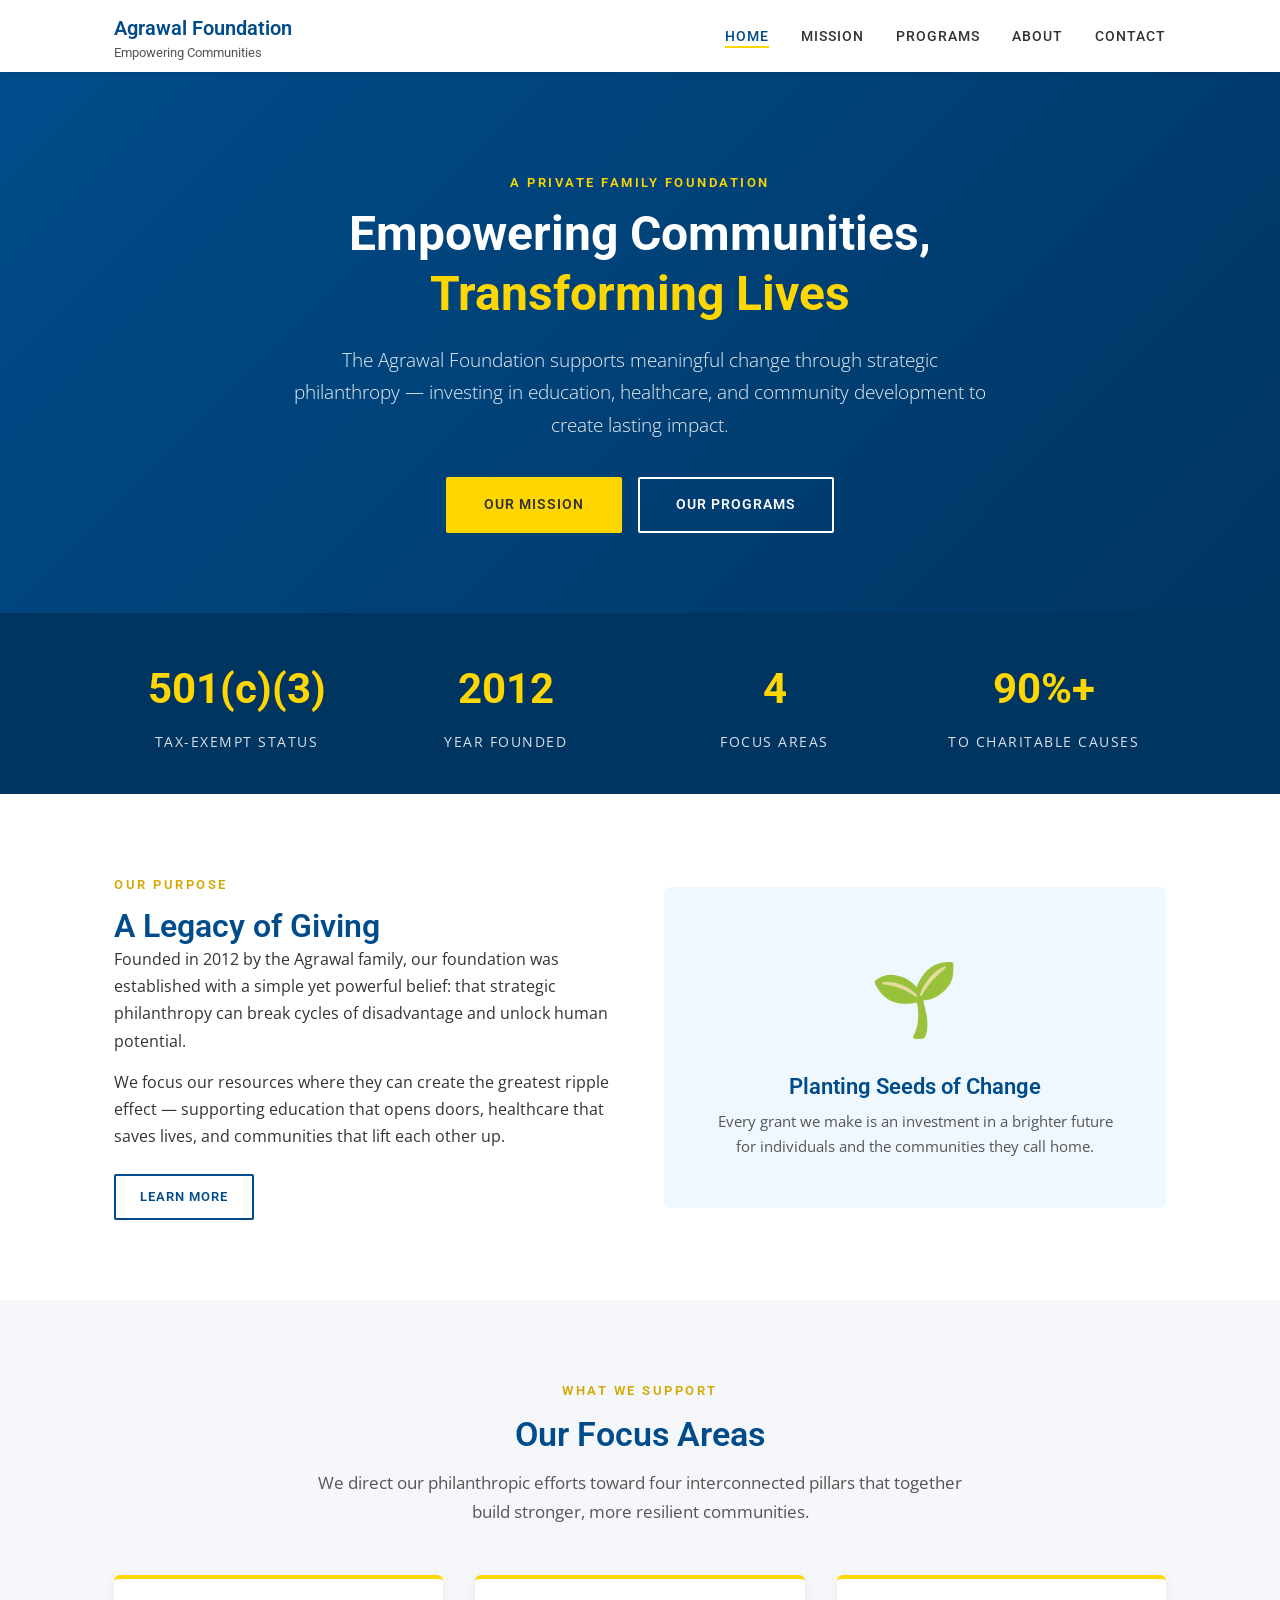
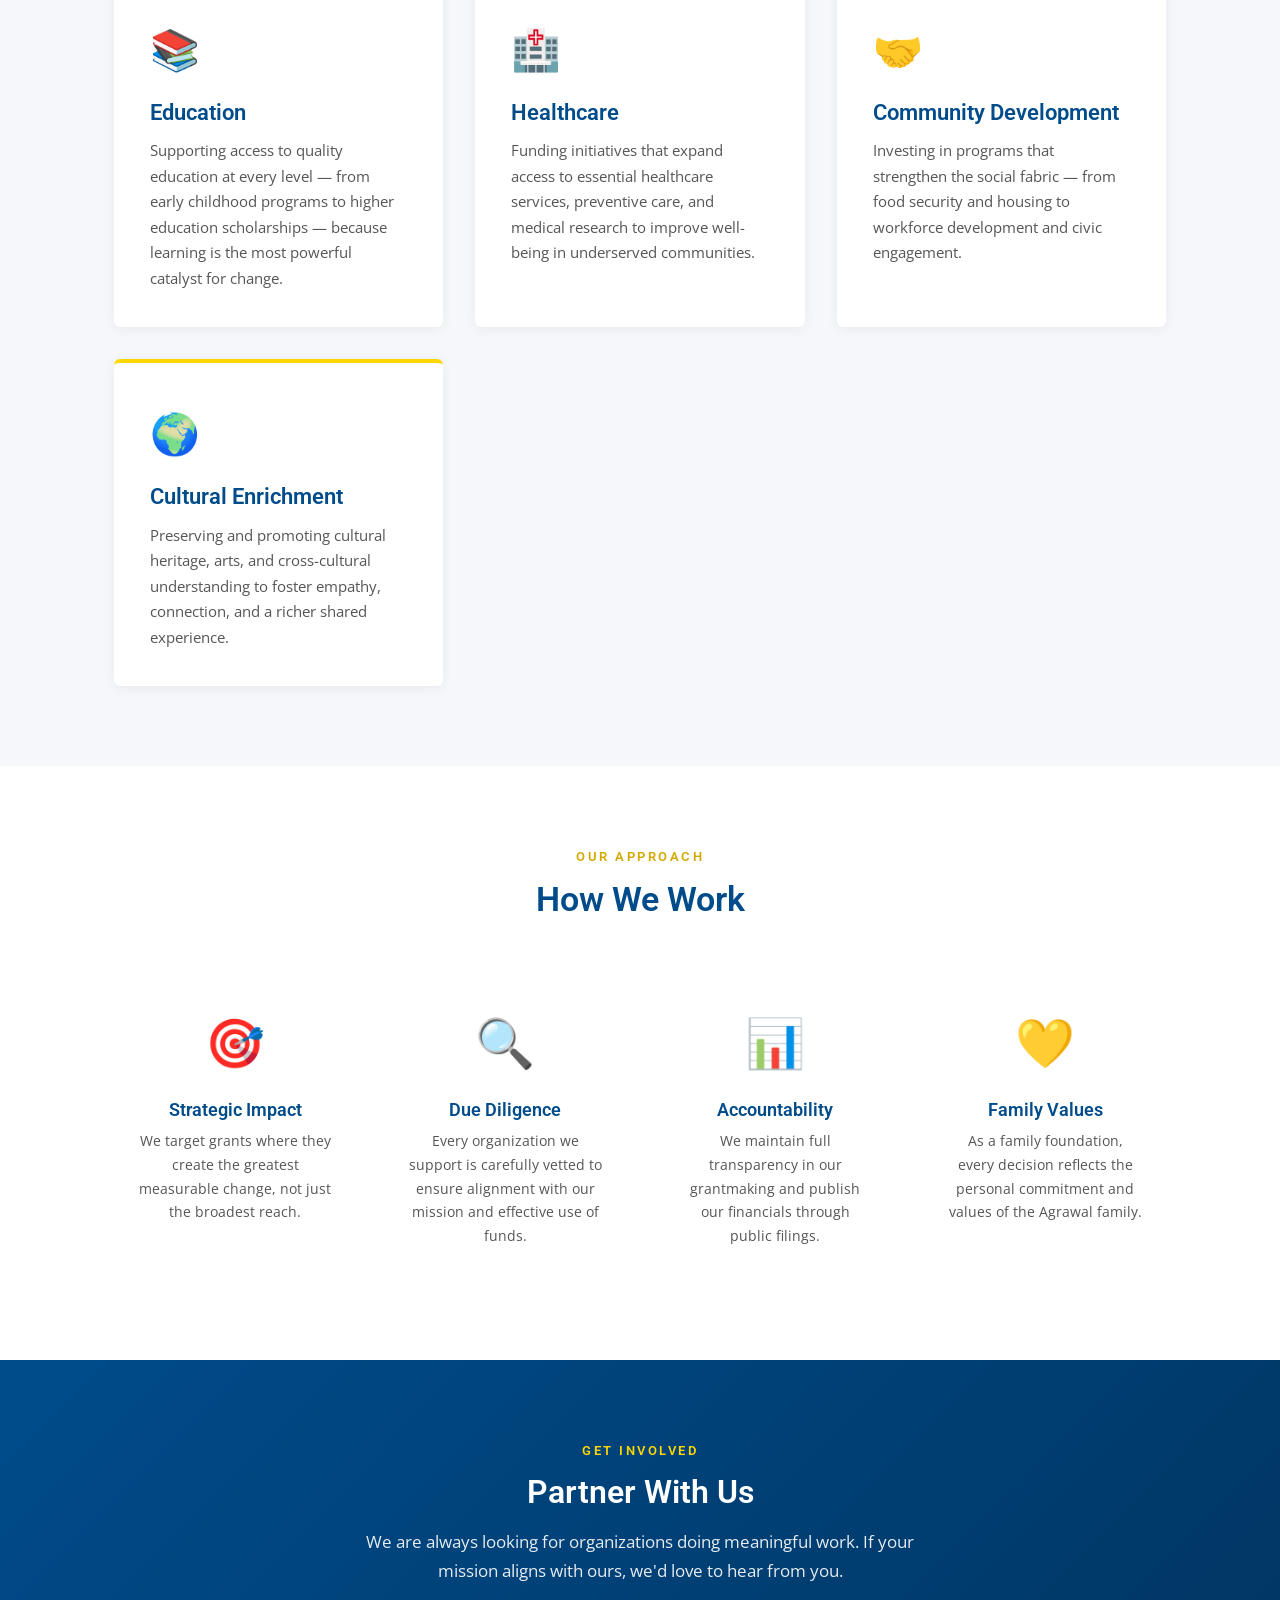
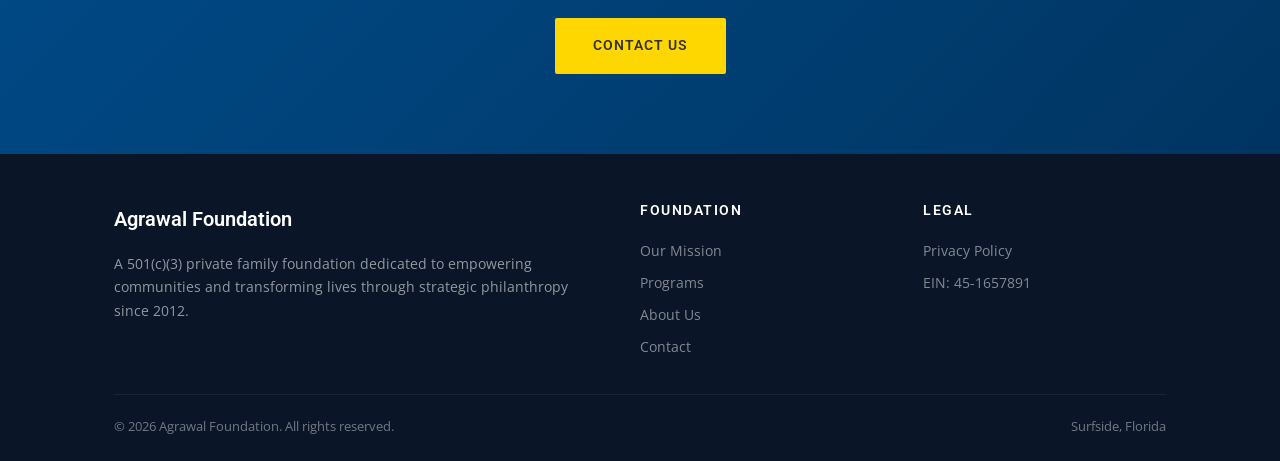
==== index.html @ cae857df "Initial commit: Agrawal Foundation website Complete 6-page website for agrawalfoundation.com: - Home" ====
<!DOCTYPE html>
<html lang="en">
<head>
  <meta charset="UTF-8">
  <meta name="viewport" content="width=device-width, initial-scale=1.0">
  <title>Agrawal Foundation | Empowering Communities, Transforming Lives</title>
  <meta name="description" content="The Agrawal Foundation is a private family foundation dedicated to education, healthcare, and community empowerment. Based in South Florida.">
  <meta property="og:title" content="Agrawal Foundation | Empowering Communities, Transforming Lives">
  <meta property="og:description" content="A private family foundation dedicated to education, healthcare, and community empowerment.">
  <meta property="og:type" content="website">
  <meta property="og:url" content="https://www.agrawalfoundation.com/">
  <link rel="canonical" href="https://www.agrawalfoundation.com/">
  <link rel="preconnect" href="https://fonts.googleapis.com">
  <link rel="preconnect" href="https://fonts.gstatic.com" crossorigin>
  <link href="https://fonts.googleapis.com/css2?family=Open+Sans:wght@300;400;600&family=Roboto:wght@300;400;500;600;700&display=swap" rel="stylesheet">
  <link rel="stylesheet" href="css/styles.css">
</head>
<body>
  <a href="#main" class="skip-link">Skip to content</a>

  <!-- Header -->
  <header>
    <div class="container">
      <a href="index.html" class="logo">
        <div>Agrawal Foundation<span>Empowering Communities</span></div>
      </a>
      <button class="menu-toggle" aria-label="Toggle menu" aria-expanded="false">
        <span></span><span></span><span></span>
      </button>
      <nav>
        <ul>
          <li><a href="index.html" class="active">Home</a></li>
          <li><a href="mission.html">Mission</a></li>
          <li><a href="programs.html">Programs</a></li>
          <li><a href="about.html">About</a></li>
          <li><a href="contact.html">Contact</a></li>
        </ul>
      </nav>
    </div>
  </header>

  <!-- Hero -->
  <section class="hero">
    <div class="container">
      <span class="overline">A Private Family Foundation</span>
      <h1>Empowering Communities,<br><span class="highlight">Transforming Lives</span></h1>
      <p>The Agrawal Foundation supports meaningful change through strategic philanthropy — investing in education, healthcare, and community development to create lasting impact.</p>
      <div class="hero-buttons">
        <a href="mission.html" class="btn btn-gold">Our Mission</a>
        <a href="programs.html" class="btn btn-outline">Our Programs</a>
      </div>
    </div>
  </section>

  <!-- Impact Stats -->
  <section class="stats-bar">
    <div class="container">
      <div class="stats-grid">
        <div class="animate">
          <div class="stat-number" data-count="501" data-prefix="" data-suffix="(c)(3)">501(c)(3)</div>
          <div class="stat-label">Tax-Exempt Status</div>
        </div>
        <div class="animate">
          <div class="stat-number">2012</div>
          <div class="stat-label">Year Founded</div>
        </div>
        <div class="animate">
          <div class="stat-number">4</div>
          <div class="stat-label">Focus Areas</div>
        </div>
        <div class="animate">
          <div class="stat-number">90%+</div>
          <div class="stat-label">To Charitable Causes</div>
        </div>
      </div>
    </div>
  </section>

  <!-- Main Content -->
  <main id="main">

  <!-- Mission Preview -->
  <section class="section">
    <div class="container">
      <div class="two-col">
        <div>
          <span class="overline">Our Purpose</span>
          <h2>A Legacy of Giving</h2>
          <p>Founded in 2012 by the Agrawal family, our foundation was established with a simple yet powerful belief: that strategic philanthropy can break cycles of disadvantage and unlock human potential.</p>
          <p>We focus our resources where they can create the greatest ripple effect — supporting education that opens doors, healthcare that saves lives, and communities that lift each other up.</p>
          <div style="margin-top:24px">
            <a href="mission.html" class="btn btn-outline-dark btn-sm">Learn More</a>
          </div>
        </div>
        <div>
          <div style="background:var(--bg-light);border-radius:var(--radius);padding:48px;text-align:center;">
            <div style="font-size:72px;margin-bottom:16px;">🌱</div>
            <h3 style="margin-bottom:8px;">Planting Seeds of Change</h3>
            <p style="color:var(--text-light);font-size:15px;">Every grant we make is an investment in a brighter future for individuals and the communities they call home.</p>
          </div>
        </div>
      </div>
    </div>
  </section>

  <!-- Focus Areas -->
  <section class="section section-alt">
    <div class="container">
      <div class="section-header">
        <span class="overline">What We Support</span>
        <h2>Our Focus Areas</h2>
        <p>We direct our philanthropic efforts toward four interconnected pillars that together build stronger, more resilient communities.</p>
      </div>
      <div class="card-grid">
        <div class="card animate">
          <div class="card-icon">📚</div>
          <h3>Education</h3>
          <p>Supporting access to quality education at every level — from early childhood programs to higher education scholarships — because learning is the most powerful catalyst for change.</p>
        </div>
        <div class="card animate">
          <div class="card-icon">🏥</div>
          <h3>Healthcare</h3>
          <p>Funding initiatives that expand access to essential healthcare services, preventive care, and medical research to improve well-being in underserved communities.</p>
        </div>
        <div class="card animate">
          <div class="card-icon">🤝</div>
          <h3>Community Development</h3>
          <p>Investing in programs that strengthen the social fabric — from food security and housing to workforce development and civic engagement.</p>
        </div>
        <div class="card animate">
          <div class="card-icon">🌍</div>
          <h3>Cultural Enrichment</h3>
          <p>Preserving and promoting cultural heritage, arts, and cross-cultural understanding to foster empathy, connection, and a richer shared experience.</p>
        </div>
      </div>
    </div>
  </section>

  <!-- Values Highlight -->
  <section class="section">
    <div class="container">
      <div class="section-header">
        <span class="overline">Our Approach</span>
        <h2>How We Work</h2>
      </div>
      <div class="values-grid">
        <div class="value-item animate">
          <div class="value-icon">🎯</div>
          <h4>Strategic Impact</h4>
          <p>We target grants where they create the greatest measurable change, not just the broadest reach.</p>
        </div>
        <div class="value-item animate">
          <div class="value-icon">🔍</div>
          <h4>Due Diligence</h4>
          <p>Every organization we support is carefully vetted to ensure alignment with our mission and effective use of funds.</p>
        </div>
        <div class="value-item animate">
          <div class="value-icon">📊</div>
          <h4>Accountability</h4>
          <p>We maintain full transparency in our grantmaking and publish our financials through public filings.</p>
        </div>
        <div class="value-item animate">
          <div class="value-icon">💛</div>
          <h4>Family Values</h4>
          <p>As a family foundation, every decision reflects the personal commitment and values of the Agrawal family.</p>
        </div>
      </div>
    </div>
  </section>

  <!-- CTA -->
  <section class="contact-section">
    <div class="container text-center">
      <span class="overline" style="color:var(--gold)">Get Involved</span>
      <h2 style="color:var(--white);margin-bottom:16px;">Partner With Us</h2>
      <p style="max-width:600px;margin:0 auto 32px;opacity:.9;font-size:17px;">We are always looking for organizations doing meaningful work. If your mission aligns with ours, we'd love to hear from you.</p>
      <a href="contact.html" class="btn btn-gold">Contact Us</a>
    </div>
  </section>

  </main>

  <!-- Footer -->
  <footer>
    <div class="container">
      <div class="footer-grid">
        <div class="footer-about">
          <div class="logo" style="color:var(--white);">Agrawal Foundation</div>
          <p>A 501(c)(3) private family foundation dedicated to empowering communities and transforming lives through strategic philanthropy since 2012.</p>
        </div>
        <div class="footer-links">
          <h4>Foundation</h4>
          <a href="mission.html">Our Mission</a>
          <a href="programs.html">Programs</a>
          <a href="about.html">About Us</a>
          <a href="contact.html">Contact</a>
        </div>
        <div class="footer-legal">
          <h4>Legal</h4>
          <a href="privacy.html">Privacy Policy</a>
          <a href="#">EIN: 45-1657891</a>
        </div>
      </div>
      <div class="footer-bottom">
        <span>&copy; 2026 Agrawal Foundation. All rights reserved.</span>
        <span>Surfside, Florida</span>
      </div>
    </div>
  </footer>

  <script src="js/main.js"></script>
</body>
</html>
---- css/styles.css ----
/* ============================================================
   AGRAWAL FOUNDATION — CSS
   Branding inherited from Litera Capital
   ============================================================ */

/* ---------- Reset & Base ---------- */
*,*::before,*::after{box-sizing:border-box;margin:0;padding:0}
html{scroll-behavior:smooth}
body{font-family:"Open Sans",sans-serif;font-weight:400;font-size:16px;line-height:1.7;color:#333}
img{max-width:100%;height:auto;display:block}
a{color:inherit;text-decoration:none}
ul{list-style:none}

/* ---------- Palette ---------- */
:root{
  --primary:#004c8b;
  --primary-dark:#003562;
  --gold:#FFD700;
  --gold-dark:#d4a800;
  --bg-light:#f0f8ff;
  --bg-alt:#f5f7fa;
  --text:#333;
  --text-light:#555;
  --border:#cacccb;
  --white:#fff;
  --shadow:0 2px 12px rgba(0,0,0,.06);
  --shadow-hover:0 8px 24px rgba(0,76,139,.12);
  --radius:6px;
  --header-h:72px;
  --max-w:1100px;
}

/* ---------- Skip Link ---------- */
.skip-link{position:absolute;top:-100%;left:16px;background:var(--primary);color:#fff;padding:8px 16px;z-index:9999;border-radius:0 0 4px 4px;font-size:14px}
.skip-link:focus{top:0}

/* ---------- Utility ---------- */
.container{max-width:var(--max-w);margin:0 auto;padding:0 24px}
.section{padding:80px 0}
.section-alt{background:var(--bg-alt)}
.section-light{background:var(--bg-light)}
.text-center{text-align:center}
.overline{display:block;font-family:"Roboto",sans-serif;font-size:13px;font-weight:600;text-transform:uppercase;letter-spacing:2.5px;color:var(--gold-dark);margin-bottom:10px}
.gold{color:var(--gold-dark)}
.section-header{max-width:680px;margin:0 auto 48px;text-align:center}
.section-header h2{font-family:"Roboto",sans-serif;font-size:34px;font-weight:600;color:var(--primary);margin-bottom:14px}
.section-header p{color:var(--text-light);font-size:17px}

/* ---------- Typography ---------- */
h1,h2,h3,h4{font-family:"Roboto",sans-serif;line-height:1.25}
h1{font-size:48px;font-weight:700}
h2{font-size:32px;font-weight:600;color:var(--primary)}
h3{font-size:22px;font-weight:600;color:var(--primary)}
h4{font-size:18px;font-weight:600}
p+p{margin-top:14px}

/* ---------- Buttons ---------- */
.btn{display:inline-block;font-family:"Roboto",sans-serif;font-size:14px;font-weight:600;text-transform:uppercase;letter-spacing:1px;padding:14px 36px;border:2px solid transparent;border-radius:2px;cursor:pointer;transition:all .3s}
.btn-gold{background:var(--gold);color:var(--text)}
.btn-gold:hover{background:var(--gold-dark)}
.btn-outline{background:transparent;border-color:var(--white);color:var(--white)}
.btn-outline:hover{background:var(--white);color:var(--primary)}
.btn-outline-dark{background:transparent;border-color:var(--primary);color:var(--primary)}
.btn-outline-dark:hover{background:var(--primary);color:var(--white)}
.btn-sm{padding:10px 24px;font-size:13px}

/* ---------- Header ---------- */
header{position:sticky;top:0;z-index:1000;background:var(--white);box-shadow:0 1px 4px rgba(0,0,0,.08);height:var(--header-h)}
header .container{display:flex;align-items:center;justify-content:space-between;height:100%}
.logo{display:flex;align-items:center;gap:12px;font-family:"Roboto",sans-serif;font-weight:600;font-size:20px;color:var(--primary)}
.logo img{height:44px;width:auto}
.logo span{font-size:13px;font-weight:400;color:var(--text-light);display:block;line-height:1.2}

nav ul{display:flex;gap:32px}
nav a{font-family:"Roboto",sans-serif;font-size:14px;font-weight:500;text-transform:uppercase;letter-spacing:1px;color:var(--text);position:relative;padding:4px 0;transition:color .3s}
nav a::after{content:'';position:absolute;bottom:0;left:0;width:0;height:2px;background:var(--gold);transition:width .3s}
nav a:hover,nav a.active{color:var(--primary)}
nav a:hover::after,nav a.active::after{width:100%}

/* Hamburger */
.menu-toggle{display:none;flex-direction:column;gap:5px;background:none;border:none;cursor:pointer;padding:8px}
.menu-toggle span{display:block;width:24px;height:2px;background:var(--primary);transition:all .3s}

/* ---------- Hero ---------- */
.hero{background:linear-gradient(135deg,var(--primary),var(--primary-dark));color:var(--white);padding:100px 0 80px;text-align:center}
.hero .overline{color:var(--gold)}
.hero h1{margin-bottom:20px}
.hero h1 .highlight{color:var(--gold)}
.hero p{font-size:19px;font-weight:300;max-width:700px;margin:0 auto 36px;opacity:.92;line-height:1.7}
.hero-buttons{display:flex;gap:16px;justify-content:center;flex-wrap:wrap}

/* ---------- Impact Stats ---------- */
.stats-bar{background:var(--primary-dark);color:var(--white);padding:40px 0}
.stats-grid{display:grid;grid-template-columns:repeat(4,1fr);gap:24px;text-align:center}
.stat-number{font-family:"Roboto",sans-serif;font-size:42px;font-weight:700;color:var(--gold)}
.stat-label{font-size:14px;text-transform:uppercase;letter-spacing:1.5px;margin-top:6px;opacity:.85}

/* ---------- Card Grid ---------- */
.card-grid{display:grid;grid-template-columns:repeat(auto-fit,minmax(300px,1fr));gap:32px}
.card{background:var(--white);border-radius:var(--radius);box-shadow:var(--shadow);padding:36px;border-top:4px solid var(--gold);transition:transform .3s,box-shadow .3s}
.card:hover{transform:translateY(-4px);box-shadow:var(--shadow-hover)}
.card-icon{font-size:40px;margin-bottom:16px}
.card h3{margin-bottom:12px}
.card p{color:var(--text-light);font-size:15px}

/* ---------- Two Column ---------- */
.two-col{display:grid;grid-template-columns:1fr 1fr;gap:48px;align-items:center}
.two-col.reverse{direction:rtl}
.two-col.reverse>*{direction:ltr}
.two-col img{border-radius:var(--radius);box-shadow:var(--shadow)}

/* ---------- Pillars ---------- */
.pillar-grid{display:grid;grid-template-columns:repeat(3,1fr);gap:32px}
.pillar{background:var(--white);border-radius:var(--radius);overflow:hidden;box-shadow:var(--shadow);transition:transform .3s,box-shadow .3s}
.pillar:hover{transform:translateY(-4px);box-shadow:var(--shadow-hover)}
.pillar-img{height:200px;background:var(--bg-light);display:flex;align-items:center;justify-content:center;font-size:64px}
.pillar-body{padding:28px}
.pillar-body h3{margin-bottom:10px}
.pillar-body p{color:var(--text-light);font-size:15px}

/* ---------- Timeline ---------- */
.timeline{position:relative;max-width:700px;margin:0 auto}
.timeline::before{content:'';position:absolute;left:50%;top:0;bottom:0;width:2px;background:var(--gold);transform:translateX(-50%)}
.timeline-item{position:relative;padding:20px 0;display:flex;align-items:flex-start}
.timeline-item:nth-child(odd){flex-direction:row-reverse;text-align:right}
.timeline-dot{width:16px;height:16px;background:var(--gold);border:3px solid var(--white);border-radius:50%;box-shadow:0 0 0 3px var(--gold);position:absolute;left:50%;transform:translateX(-50%);z-index:1}
.timeline-content{width:45%;padding:20px;background:var(--white);border-radius:var(--radius);box-shadow:var(--shadow)}
.timeline-content h4{color:var(--primary);margin-bottom:6px}
.timeline-content p{font-size:14px;color:var(--text-light)}

/* ---------- Team / About ---------- */
.team-grid{display:grid;grid-template-columns:repeat(2,1fr);gap:40px}
.team-card{display:grid;grid-template-columns:200px 1fr;gap:28px;background:var(--white);border-radius:var(--radius);box-shadow:var(--shadow);overflow:hidden;padding:28px}
.team-card img{width:200px;height:200px;object-fit:cover;border-radius:var(--radius);border:3px solid var(--border)}
.team-info h3{margin-bottom:4px}
.team-info .role{font-size:14px;color:var(--gold-dark);font-weight:600;text-transform:uppercase;letter-spacing:1px;margin-bottom:12px}
.team-info p{font-size:15px;color:var(--text-light)}

/* ---------- Values ---------- */
.values-grid{display:grid;grid-template-columns:repeat(auto-fit,minmax(240px,1fr));gap:28px}
.value-item{text-align:center;padding:32px 24px}
.value-icon{font-size:48px;margin-bottom:16px}
.value-item h4{color:var(--primary);margin-bottom:8px}
.value-item p{font-size:14px;color:var(--text-light)}

/* ---------- Contact ---------- */
.contact-section{background:linear-gradient(135deg,var(--primary),var(--primary-dark));color:var(--white);padding:80px 0}
.contact-grid{display:grid;grid-template-columns:1fr 1fr;gap:48px;align-items:start}
.contact-info h2{color:var(--white);margin-bottom:16px}
.contact-info p{opacity:.9;margin-bottom:24px}
.contact-detail{display:flex;align-items:center;gap:12px;margin-bottom:16px;font-size:15px}
.contact-detail .icon{font-size:20px;width:40px;height:40px;background:rgba(255,255,255,.12);border-radius:50%;display:flex;align-items:center;justify-content:center}
.contact-form{background:rgba(255,255,255,.08);border-radius:var(--radius);padding:32px;backdrop-filter:blur(4px)}
.contact-form label{display:block;font-size:13px;font-weight:600;text-transform:uppercase;letter-spacing:1px;margin-bottom:6px;opacity:.85}
.contact-form input,.contact-form textarea,.contact-form select{width:100%;padding:12px 16px;background:rgba(255,255,255,.1);border:1px solid rgba(255,255,255,.2);border-radius:4px;color:var(--white);font-family:"Open Sans",sans-serif;font-size:15px;margin-bottom:20px;transition:border-color .3s}
.contact-form input:focus,.contact-form textarea:focus,.contact-form select:focus{outline:none;border-color:var(--gold)}
.contact-form textarea{min-height:120px;resize:vertical}
.contact-form ::placeholder{color:rgba(255,255,255,.5)}

/* ---------- Footer ---------- */
footer{background:#0a1628;color:rgba(255,255,255,.7);padding:48px 0 24px}
.footer-grid{display:grid;grid-template-columns:2fr 1fr 1fr;gap:40px;margin-bottom:32px}
.footer-about .logo{margin-bottom:16px}
.footer-about p{font-size:14px;line-height:1.7;opacity:.8}
.footer-links h4,.footer-legal h4{color:var(--white);font-size:14px;text-transform:uppercase;letter-spacing:1.5px;margin-bottom:16px}
.footer-links a,.footer-legal a{display:block;font-size:14px;padding:4px 0;opacity:.7;transition:opacity .3s}
.footer-links a:hover,.footer-legal a:hover{opacity:1;color:var(--gold)}
.footer-bottom{border-top:1px solid rgba(255,255,255,.1);padding-top:20px;display:flex;justify-content:space-between;align-items:center;font-size:13px;opacity:.6;flex-wrap:wrap;gap:12px}

/* ---------- Responsive ---------- */
@media(max-width:975px){
  .stats-grid{grid-template-columns:repeat(2,1fr)}
  .pillar-grid{grid-template-columns:1fr}
  .two-col,.two-col.reverse{grid-template-columns:1fr}
  .team-grid{grid-template-columns:1fr}
  .team-card{grid-template-columns:160px 1fr}
  .contact-grid{grid-template-columns:1fr}
  .footer-grid{grid-template-columns:1fr}
  .hero h1{font-size:36px}
  .hero p{font-size:17px}
  .section{padding:60px 0}
  .timeline::before{left:20px}
  .timeline-item,.timeline-item:nth-child(odd){flex-direction:row;text-align:left}
  .timeline-dot{left:20px}
  .timeline-content{width:calc(100% - 60px);margin-left:50px}
}
@media(max-width:600px){
  .menu-toggle{display:flex}
  nav ul{display:none;position:absolute;top:var(--header-h);left:0;right:0;background:var(--white);flex-direction:column;padding:24px;box-shadow:0 4px 16px rgba(0,0,0,.1);gap:16px}
  nav.open ul{display:flex}
  .hero{padding:60px 0 50px}
  .hero h1{font-size:28px}
  .hero p{font-size:16px}
  .section{padding:48px 0}
  .section-header h2{font-size:26px}
  .stats-grid{grid-template-columns:1fr 1fr}
  .stat-number{font-size:32px}
  .card-grid{grid-template-columns:1fr}
  .team-card{grid-template-columns:1fr}
  .team-card img{width:100%;height:220px}
  .hero-buttons{flex-direction:column;align-items:center}
  .footer-bottom{flex-direction:column;text-align:center}
}
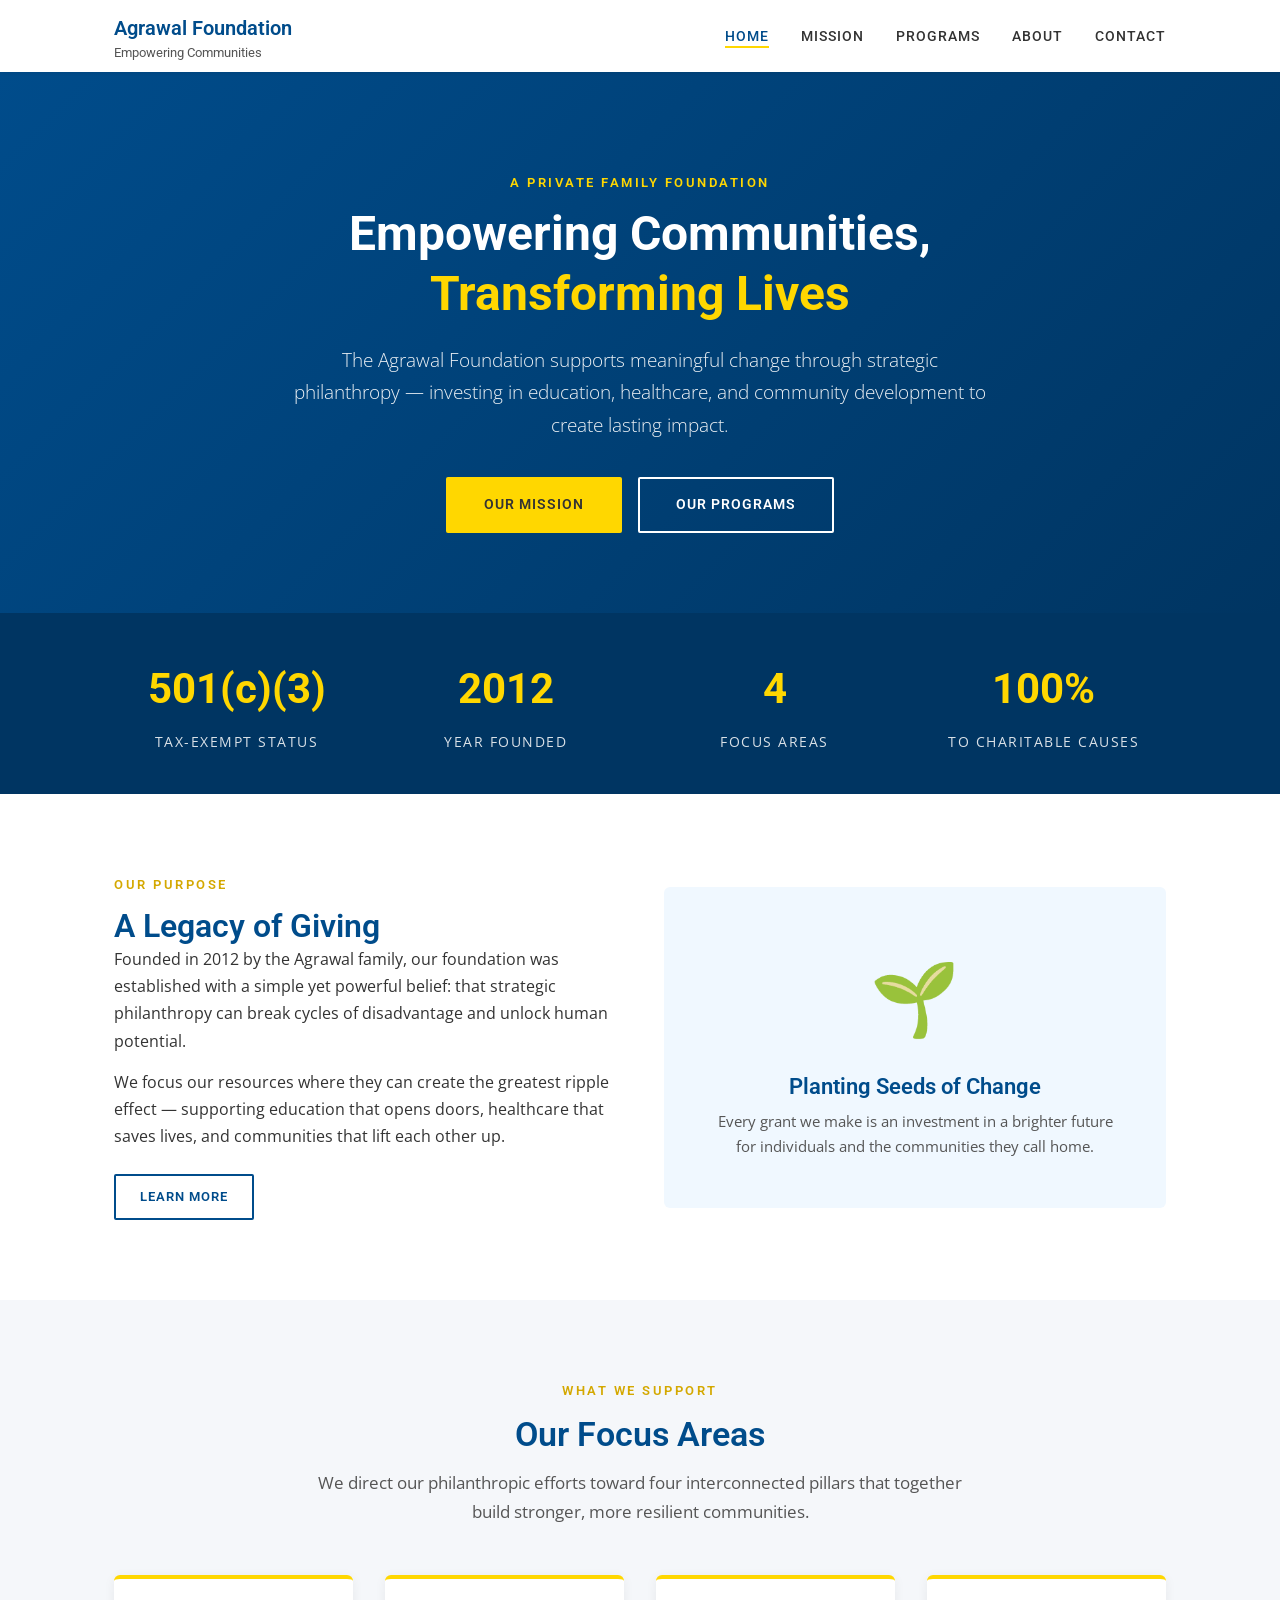
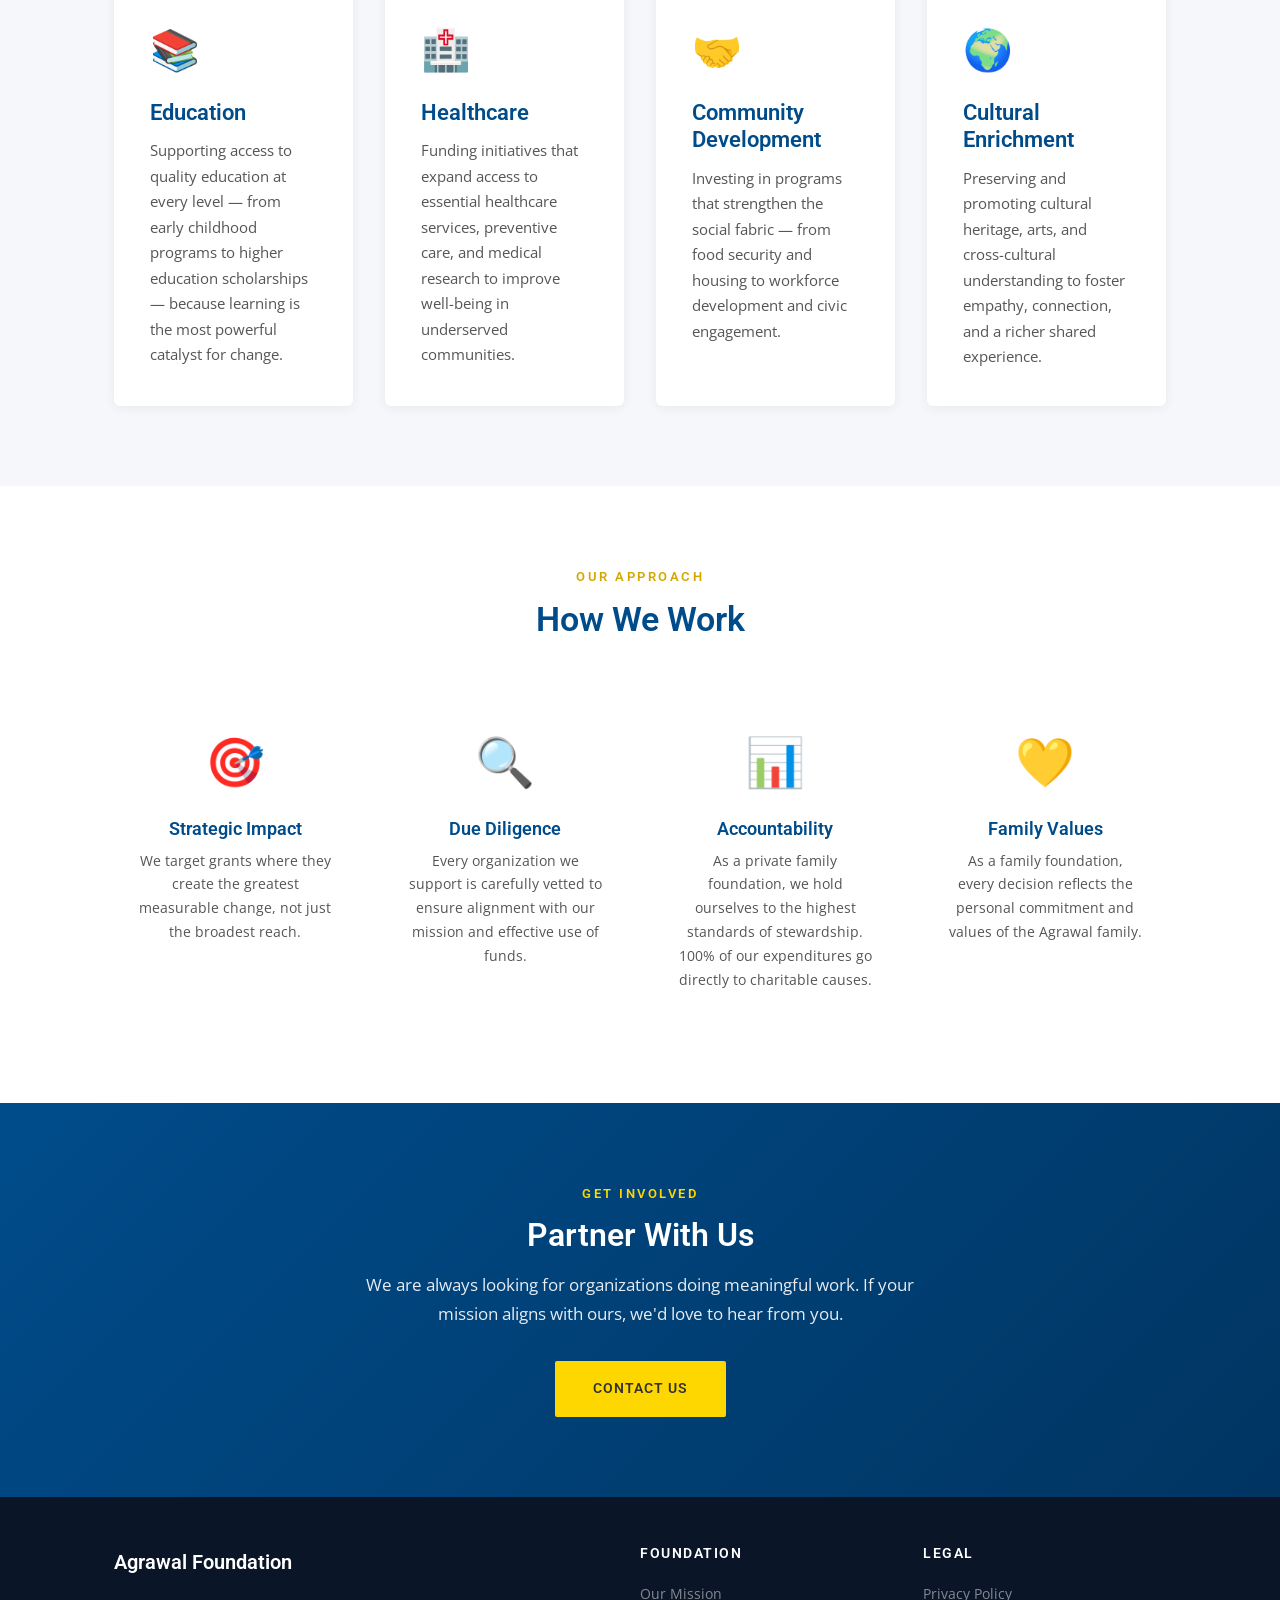
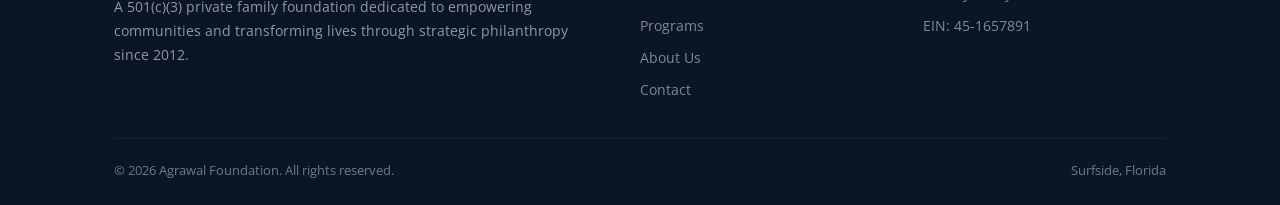
==== commit ae7192f6: "Update foundation details: 100% charitable, remove board, privacy updates - Change 90%+ to 100% for " ====
--- a/index.html
+++ b/index.html
@@ -69,7 +69,7 @@
           <div class="stat-label">Focus Areas</div>
         </div>
         <div class="animate">
-          <div class="stat-number">90%+</div>
+          <div class="stat-number">100%</div>
           <div class="stat-label">To Charitable Causes</div>
         </div>
       </div>
@@ -111,7 +111,7 @@
         <h2>Our Focus Areas</h2>
         <p>We direct our philanthropic efforts toward four interconnected pillars that together build stronger, more resilient communities.</p>
       </div>
-      <div class="card-grid">
+      <div class="card-grid" style="grid-template-columns:repeat(4,1fr)">
         <div class="card animate">
           <div class="card-icon">📚</div>
           <h3>Education</h3>
@@ -157,7 +157,7 @@
         <div class="value-item animate">
           <div class="value-icon">📊</div>
           <h4>Accountability</h4>
-          <p>We maintain full transparency in our grantmaking and publish our financials through public filings.</p>
+          <p>As a private family foundation, we hold ourselves to the highest standards of stewardship. 100% of our expenditures go directly to charitable causes.</p>
         </div>
         <div class="value-item animate">
           <div class="value-icon">💛</div>
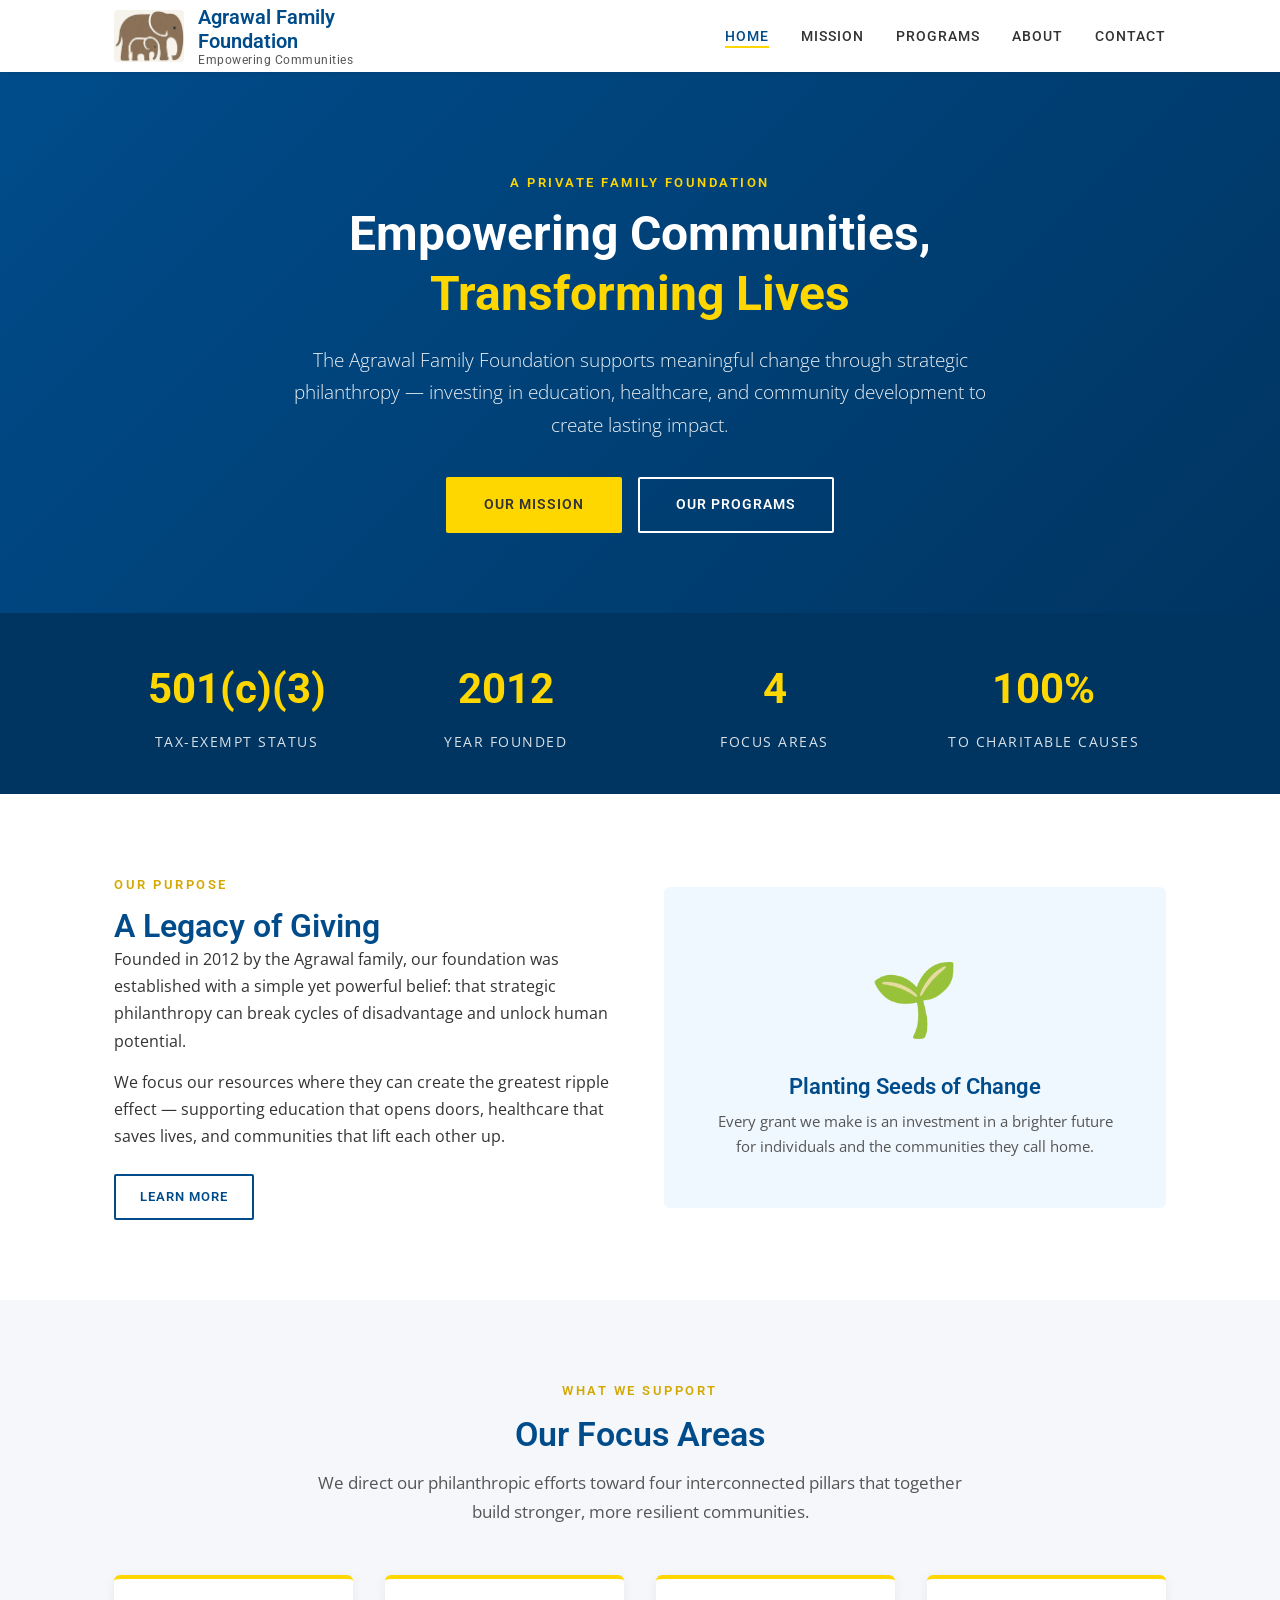
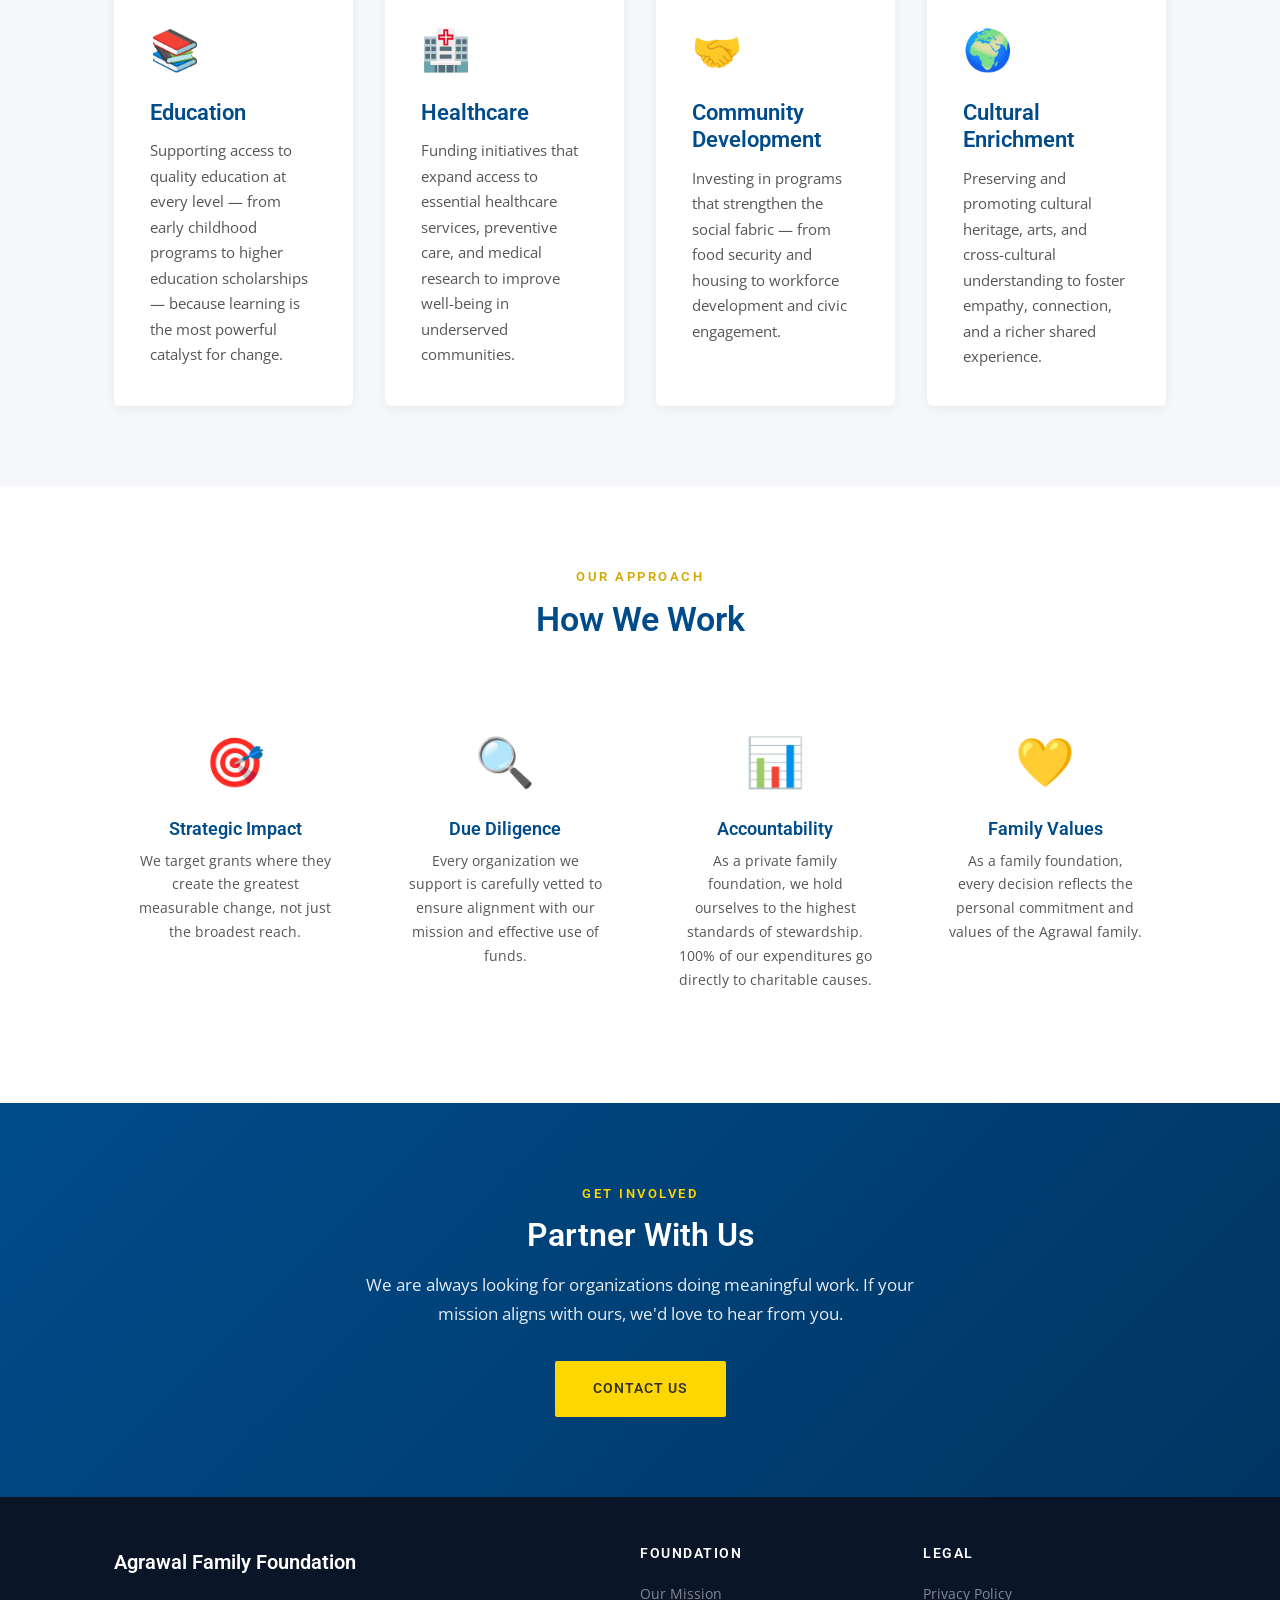
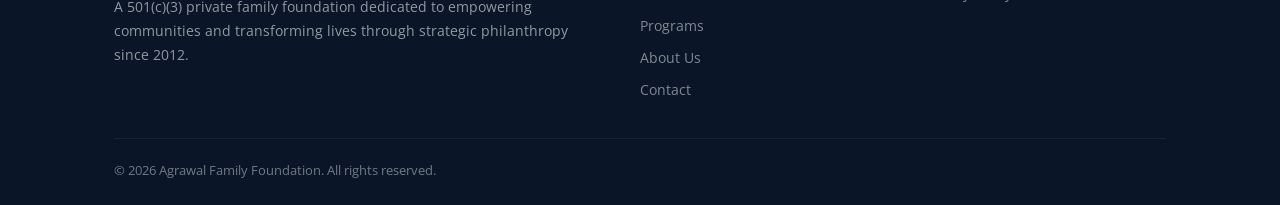
==== commit 7e3132f5: "Rebrand to Agrawal Family Foundation with site-wide updates - Rename "Agrawal Foundation" to "Agrawa" ====
--- a/index.html
+++ b/index.html
@@ -3,9 +3,9 @@
 <head>
   <meta charset="UTF-8">
   <meta name="viewport" content="width=device-width, initial-scale=1.0">
-  <title>Agrawal Foundation | Empowering Communities, Transforming Lives</title>
-  <meta name="description" content="The Agrawal Foundation is a private family foundation dedicated to education, healthcare, and community empowerment. Based in South Florida.">
-  <meta property="og:title" content="Agrawal Foundation | Empowering Communities, Transforming Lives">
+  <title>Agrawal Family Foundation | Empowering Communities, Transforming Lives</title>
+  <meta name="description" content="The Agrawal Family Foundation is a private family foundation dedicated to education, healthcare, and community empowerment. Based in South Florida.">
+  <meta property="og:title" content="Agrawal Family Foundation | Empowering Communities, Transforming Lives">
   <meta property="og:description" content="A private family foundation dedicated to education, healthcare, and community empowerment.">
   <meta property="og:type" content="website">
   <meta property="og:url" content="https://www.agrawalfoundation.com/">
@@ -22,7 +22,8 @@
   <header>
     <div class="container">
       <a href="index.html" class="logo">
-        <div>Agrawal Foundation<span>Empowering Communities</span></div>
+        <img src="images/Potential logo 7.jpg" alt="Agrawal Family Foundation">
+        <div class="logo-text">Agrawal Family<br>Foundation<span>Empowering Communities</span></div>
       </a>
       <button class="menu-toggle" aria-label="Toggle menu" aria-expanded="false">
         <span></span><span></span><span></span>
@@ -44,7 +45,7 @@
     <div class="container">
       <span class="overline">A Private Family Foundation</span>
       <h1>Empowering Communities,<br><span class="highlight">Transforming Lives</span></h1>
-      <p>The Agrawal Foundation supports meaningful change through strategic philanthropy — investing in education, healthcare, and community development to create lasting impact.</p>
+      <p>The Agrawal Family Foundation supports meaningful change through strategic philanthropy — investing in education, healthcare, and community development to create lasting impact.</p>
       <div class="hero-buttons">
         <a href="mission.html" class="btn btn-gold">Our Mission</a>
         <a href="programs.html" class="btn btn-outline">Our Programs</a>
@@ -57,7 +58,7 @@
     <div class="container">
       <div class="stats-grid">
         <div class="animate">
-          <div class="stat-number" data-count="501" data-prefix="" data-suffix="(c)(3)">501(c)(3)</div>
+          <div class="stat-number">501(c)(3)</div>
           <div class="stat-label">Tax-Exempt Status</div>
         </div>
         <div class="animate">
@@ -185,7 +186,7 @@
     <div class="container">
       <div class="footer-grid">
         <div class="footer-about">
-          <div class="logo" style="color:var(--white);">Agrawal Foundation</div>
+          <div class="logo" style="color:var(--white);">Agrawal Family Foundation</div>
           <p>A 501(c)(3) private family foundation dedicated to empowering communities and transforming lives through strategic philanthropy since 2012.</p>
         </div>
         <div class="footer-links">
@@ -198,12 +199,10 @@
         <div class="footer-legal">
           <h4>Legal</h4>
           <a href="privacy.html">Privacy Policy</a>
-          <a href="#">EIN: 45-1657891</a>
         </div>
       </div>
       <div class="footer-bottom">
-        <span>&copy; 2026 Agrawal Foundation. All rights reserved.</span>
-        <span>Surfside, Florida</span>
+        <span>&copy; 2026 Agrawal Family Foundation. All rights reserved.</span>
       </div>
     </div>
   </footer>
--- a/css/styles.css
+++ b/css/styles.css
@@ -1,5 +1,5 @@
 /* ============================================================
-   AGRAWAL FOUNDATION — CSS
+   AGRAWAL FAMILY FOUNDATION — CSS
    Branding inherited from Litera Capital
    ============================================================ */
 
@@ -65,11 +65,12 @@
 .btn-sm{padding:10px 24px;font-size:13px}
 
 /* ---------- Header ---------- */
-header{position:sticky;top:0;z-index:1000;background:var(--white);box-shadow:0 1px 4px rgba(0,0,0,.08);height:var(--header-h)}
+header{position:sticky;top:0;z-index:1000;background:var(--white);box-shadow:0 1px 4px rgba(0,0,0,.08);height:var(--header-h);padding:4px 0}
 header .container{display:flex;align-items:center;justify-content:space-between;height:100%}
-.logo{display:flex;align-items:center;gap:12px;font-family:"Roboto",sans-serif;font-weight:600;font-size:20px;color:var(--primary)}
-.logo img{height:44px;width:auto}
-.logo span{font-size:13px;font-weight:400;color:var(--text-light);display:block;line-height:1.2}
+.logo{display:flex;align-items:center;gap:14px;font-family:"Roboto",sans-serif;font-weight:600;font-size:20px;color:var(--primary);text-decoration:none}
+.logo img{height:52px;width:auto;border-radius:4px}
+.logo .logo-text{display:flex;flex-direction:column;line-height:1.2}
+.logo .logo-text span{font-size:12px;font-weight:400;color:var(--text-light);letter-spacing:0.5px}
 
 nav ul{display:flex;gap:32px}
 nav a{font-family:"Roboto",sans-serif;font-size:14px;font-weight:500;text-transform:uppercase;letter-spacing:1px;color:var(--text);position:relative;padding:4px 0;transition:color .3s}
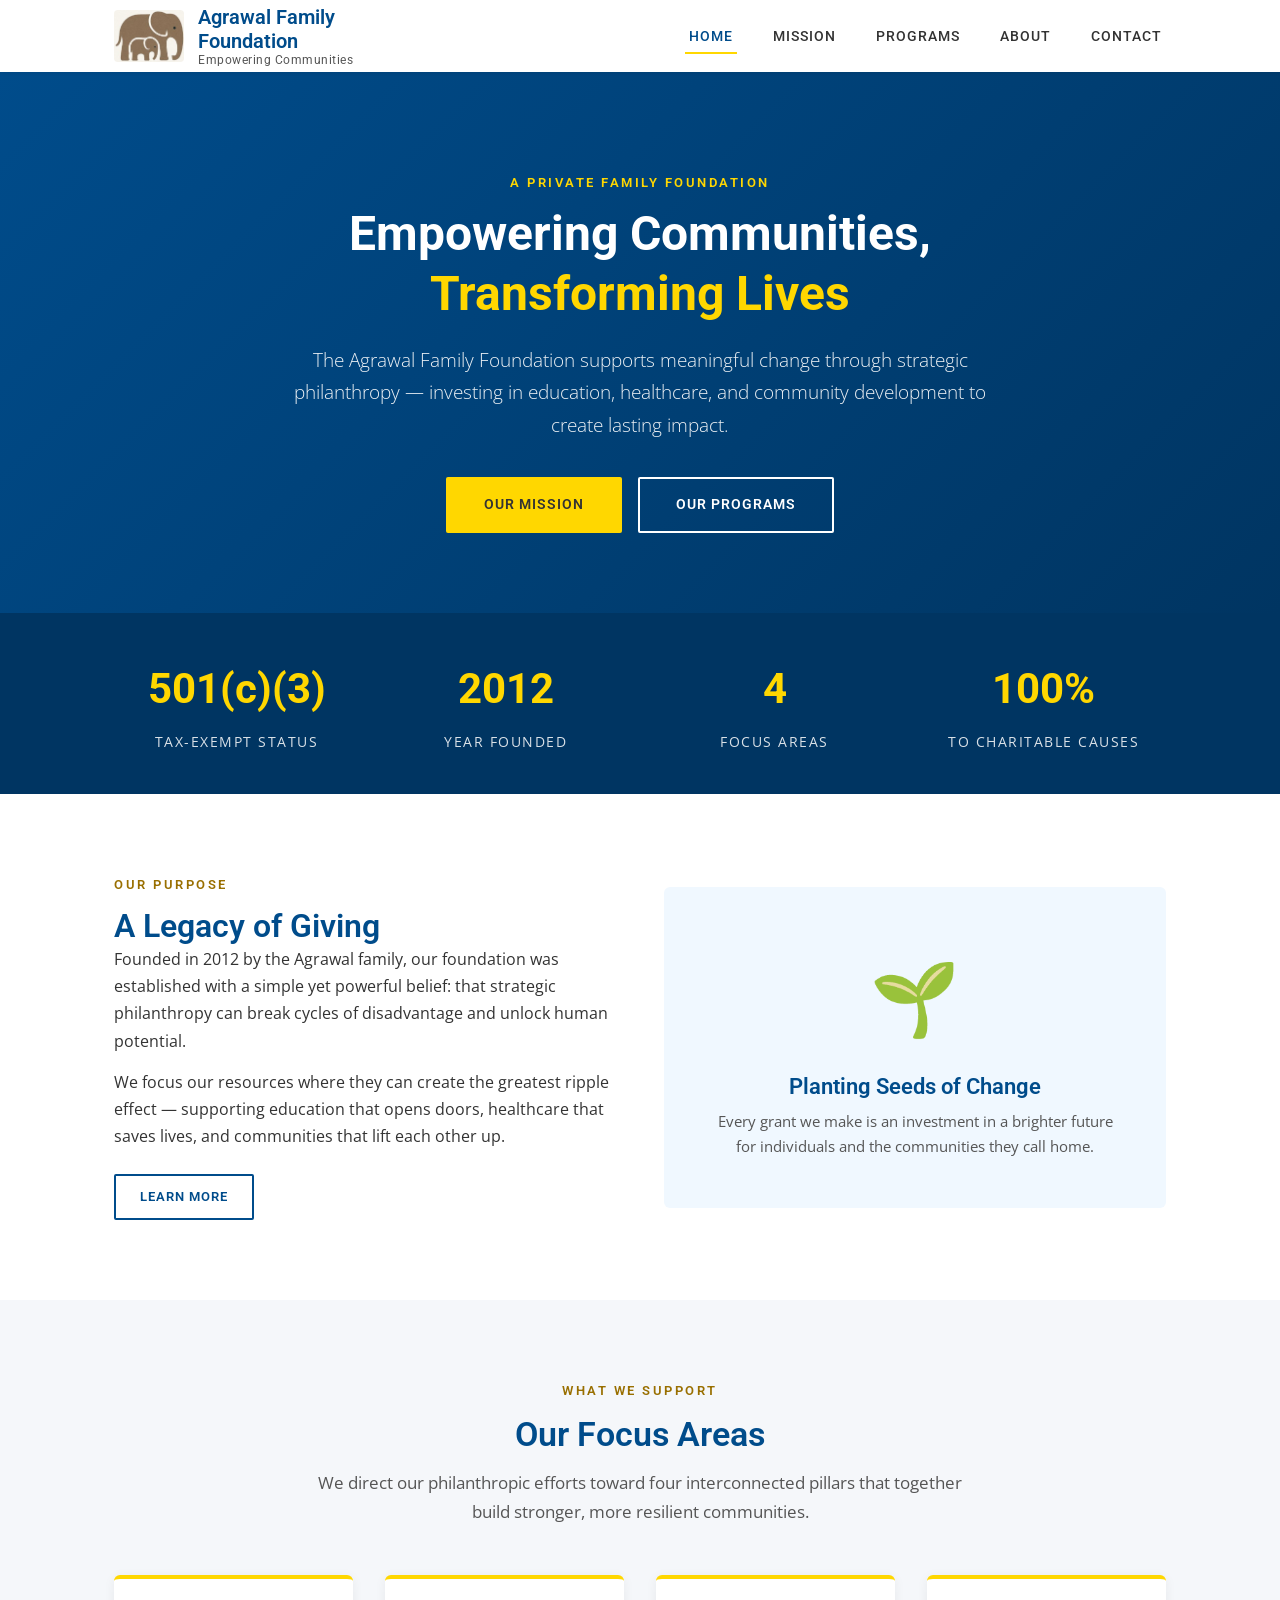
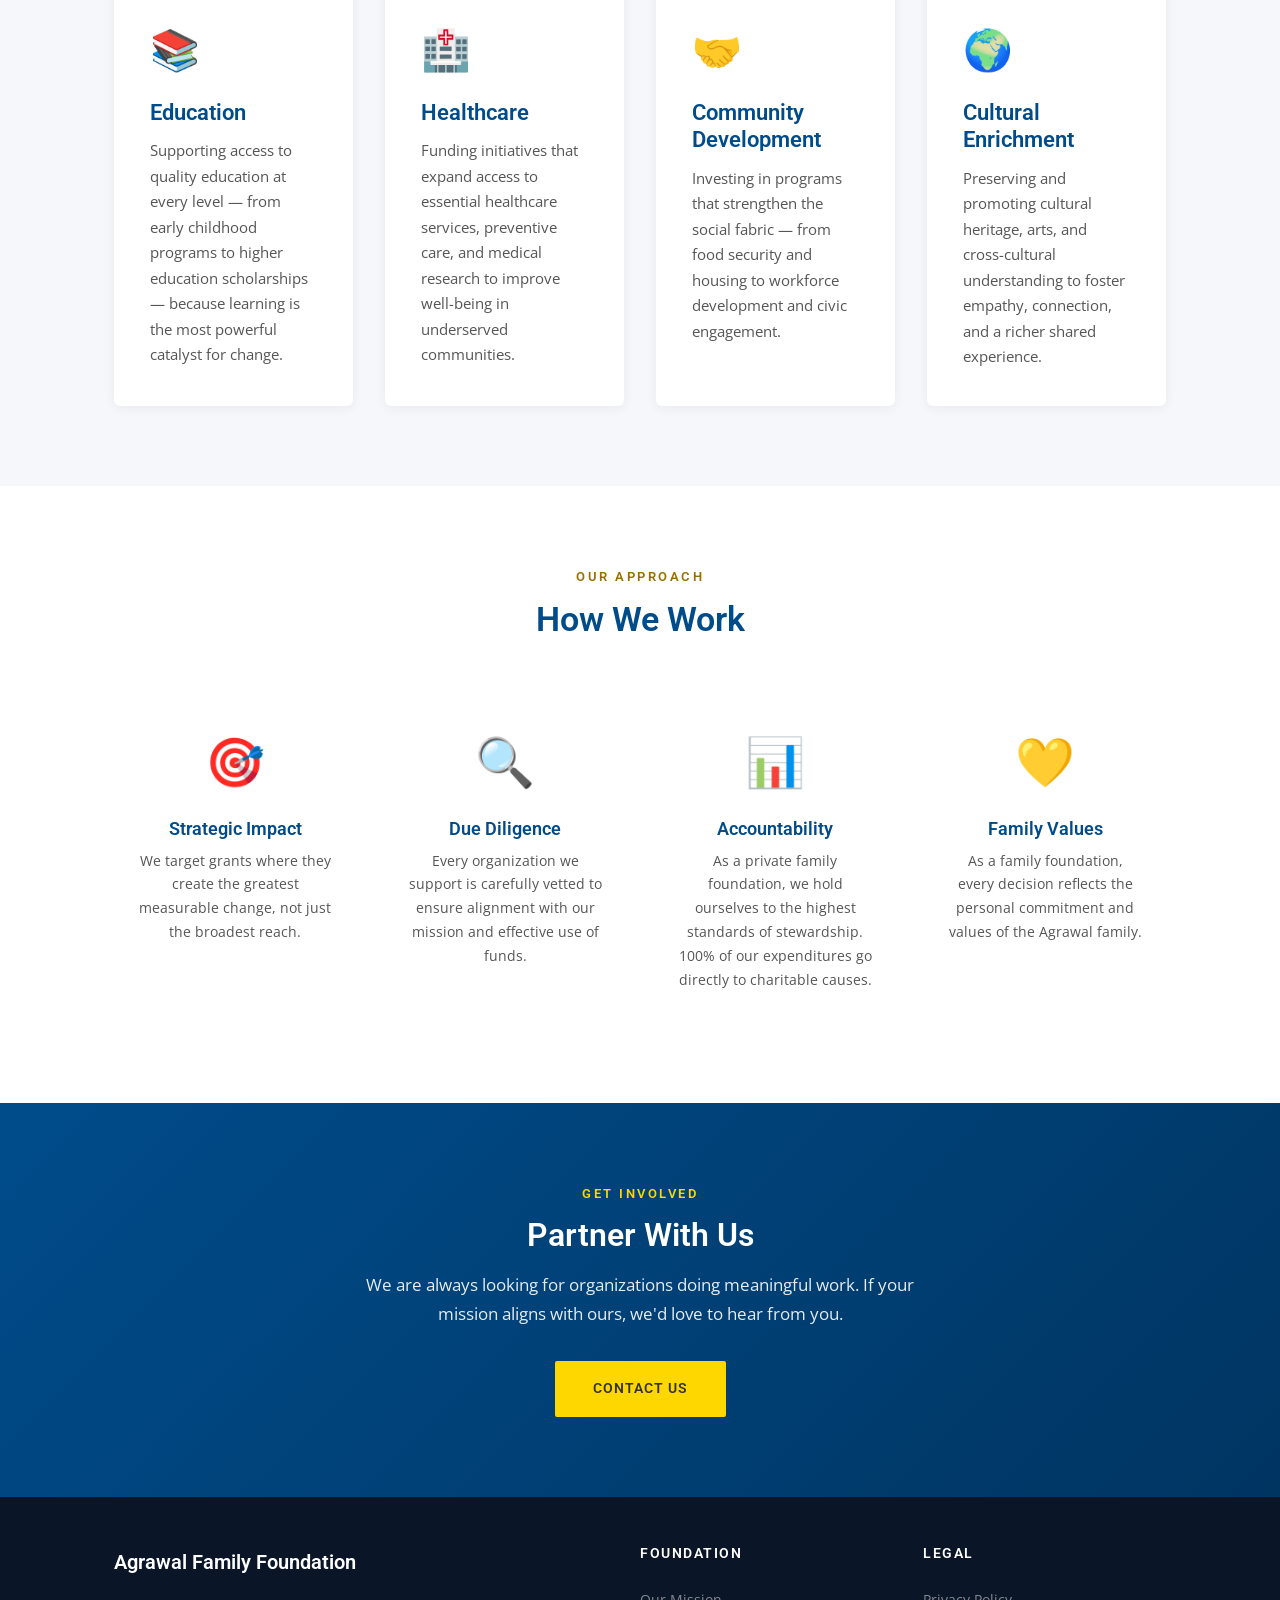
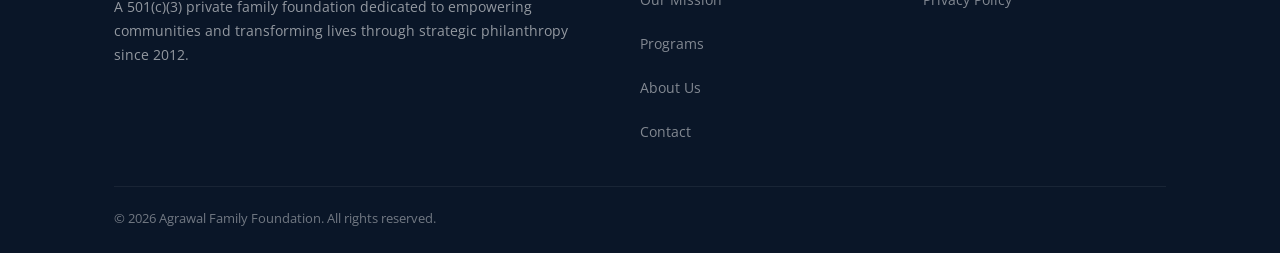
==== commit b7745518: "Finalize rebrand polish + redo pass: GA4, performance, security - Finalize in-progress rebrand edits" ====
--- a/index.html
+++ b/index.html
@@ -2,6 +2,14 @@
 <html lang="en">
 <head>
   <meta charset="UTF-8">
+  <!-- Google Analytics (GA4) -->
+  <script async src="https://www.googletagmanager.com/gtag/js?id=G-KWTF7LBR7S"></script>
+  <script>
+    window.dataLayer = window.dataLayer || [];
+    function gtag(){dataLayer.push(arguments);}
+    gtag('js', new Date());
+    gtag('config', 'G-KWTF7LBR7S');
+  </script>
   <meta name="viewport" content="width=device-width, initial-scale=1.0">
   <title>Agrawal Family Foundation | Empowering Communities, Transforming Lives</title>
   <meta name="description" content="The Agrawal Family Foundation is a private family foundation dedicated to education, healthcare, and community empowerment. Based in South Florida.">
@@ -14,6 +22,7 @@
   <link rel="preconnect" href="https://fonts.gstatic.com" crossorigin>
   <link href="https://fonts.googleapis.com/css2?family=Open+Sans:wght@300;400;600&family=Roboto:wght@300;400;500;600;700&display=swap" rel="stylesheet">
   <link rel="stylesheet" href="css/styles.css">
+  <link rel="icon" href="images/Potential logo 7.jpg" type="image/jpeg">
 </head>
 <body>
   <a href="#main" class="skip-link">Skip to content</a>
@@ -28,7 +37,7 @@
       <button class="menu-toggle" aria-label="Toggle menu" aria-expanded="false">
         <span></span><span></span><span></span>
       </button>
-      <nav>
+      <nav aria-label="Main navigation">
         <ul>
           <li><a href="index.html" class="active">Home</a></li>
           <li><a href="mission.html">Mission</a></li>
@@ -40,6 +49,8 @@
     </div>
   </header>
 
+  <main id="main">
+
   <!-- Hero -->
   <section class="hero">
     <div class="container">
@@ -76,9 +87,6 @@
       </div>
     </div>
   </section>
-
-  <!-- Main Content -->
-  <main id="main">
 
   <!-- Mission Preview -->
   <section class="section">
@@ -112,7 +120,7 @@
         <h2>Our Focus Areas</h2>
         <p>We direct our philanthropic efforts toward four interconnected pillars that together build stronger, more resilient communities.</p>
       </div>
-      <div class="card-grid" style="grid-template-columns:repeat(4,1fr)">
+      <div class="card-grid card-grid-4">
         <div class="card animate">
           <div class="card-icon">📚</div>
           <h3>Education</h3>
--- a/css/styles.css
+++ b/css/styles.css
@@ -16,7 +16,7 @@
   --primary:#004c8b;
   --primary-dark:#003562;
   --gold:#FFD700;
-  --gold-dark:#d4a800;
+  --gold-dark:#996f00;
   --bg-light:#f0f8ff;
   --bg-alt:#f5f7fa;
   --text:#333;
@@ -73,7 +73,7 @@
 .logo .logo-text span{font-size:12px;font-weight:400;color:var(--text-light);letter-spacing:0.5px}
 
 nav ul{display:flex;gap:32px}
-nav a{font-family:"Roboto",sans-serif;font-size:14px;font-weight:500;text-transform:uppercase;letter-spacing:1px;color:var(--text);position:relative;padding:4px 0;transition:color .3s}
+nav a{font-family:"Roboto",sans-serif;font-size:14px;font-weight:500;text-transform:uppercase;letter-spacing:1px;color:var(--text);position:relative;padding:10px 4px;transition:color .3s}
 nav a::after{content:'';position:absolute;bottom:0;left:0;width:0;height:2px;background:var(--gold);transition:width .3s}
 nav a:hover,nav a.active{color:var(--primary)}
 nav a:hover::after,nav a.active::after{width:100%}
@@ -98,6 +98,9 @@
 
 /* ---------- Card Grid ---------- */
 .card-grid{display:grid;grid-template-columns:repeat(auto-fit,minmax(300px,1fr));gap:32px}
+.card-grid-4{grid-template-columns:repeat(4,1fr)}
+.card-grid-3{grid-template-columns:repeat(3,1fr)}
+.card-grid-2{grid-template-columns:repeat(2,1fr)}
 .card{background:var(--white);border-radius:var(--radius);box-shadow:var(--shadow);padding:36px;border-top:4px solid var(--gold);transition:transform .3s,box-shadow .3s}
 .card:hover{transform:translateY(-4px);box-shadow:var(--shadow-hover)}
 .card-icon{font-size:40px;margin-bottom:16px}
@@ -111,7 +114,7 @@
 .two-col img{border-radius:var(--radius);box-shadow:var(--shadow)}
 
 /* ---------- Pillars ---------- */
-.pillar-grid{display:grid;grid-template-columns:repeat(3,1fr);gap:32px}
+.pillar-grid{display:grid;grid-template-columns:repeat(4,1fr);gap:32px}
 .pillar{background:var(--white);border-radius:var(--radius);overflow:hidden;box-shadow:var(--shadow);transition:transform .3s,box-shadow .3s}
 .pillar:hover{transform:translateY(-4px);box-shadow:var(--shadow-hover)}
 .pillar-img{height:200px;background:var(--bg-light);display:flex;align-items:center;justify-content:center;font-size:64px}
@@ -119,23 +122,6 @@
 .pillar-body h3{margin-bottom:10px}
 .pillar-body p{color:var(--text-light);font-size:15px}
 
-/* ---------- Timeline ---------- */
-.timeline{position:relative;max-width:700px;margin:0 auto}
-.timeline::before{content:'';position:absolute;left:50%;top:0;bottom:0;width:2px;background:var(--gold);transform:translateX(-50%)}
-.timeline-item{position:relative;padding:20px 0;display:flex;align-items:flex-start}
-.timeline-item:nth-child(odd){flex-direction:row-reverse;text-align:right}
-.timeline-dot{width:16px;height:16px;background:var(--gold);border:3px solid var(--white);border-radius:50%;box-shadow:0 0 0 3px var(--gold);position:absolute;left:50%;transform:translateX(-50%);z-index:1}
-.timeline-content{width:45%;padding:20px;background:var(--white);border-radius:var(--radius);box-shadow:var(--shadow)}
-.timeline-content h4{color:var(--primary);margin-bottom:6px}
-.timeline-content p{font-size:14px;color:var(--text-light)}
-
-/* ---------- Team / About ---------- */
-.team-grid{display:grid;grid-template-columns:repeat(2,1fr);gap:40px}
-.team-card{display:grid;grid-template-columns:200px 1fr;gap:28px;background:var(--white);border-radius:var(--radius);box-shadow:var(--shadow);overflow:hidden;padding:28px}
-.team-card img{width:200px;height:200px;object-fit:cover;border-radius:var(--radius);border:3px solid var(--border)}
-.team-info h3{margin-bottom:4px}
-.team-info .role{font-size:14px;color:var(--gold-dark);font-weight:600;text-transform:uppercase;letter-spacing:1px;margin-bottom:12px}
-.team-info p{font-size:15px;color:var(--text-light)}
 
 /* ---------- Values ---------- */
 .values-grid{display:grid;grid-template-columns:repeat(auto-fit,minmax(240px,1fr));gap:28px}
@@ -151,12 +137,6 @@
 .contact-info p{opacity:.9;margin-bottom:24px}
 .contact-detail{display:flex;align-items:center;gap:12px;margin-bottom:16px;font-size:15px}
 .contact-detail .icon{font-size:20px;width:40px;height:40px;background:rgba(255,255,255,.12);border-radius:50%;display:flex;align-items:center;justify-content:center}
-.contact-form{background:rgba(255,255,255,.08);border-radius:var(--radius);padding:32px;backdrop-filter:blur(4px)}
-.contact-form label{display:block;font-size:13px;font-weight:600;text-transform:uppercase;letter-spacing:1px;margin-bottom:6px;opacity:.85}
-.contact-form input,.contact-form textarea,.contact-form select{width:100%;padding:12px 16px;background:rgba(255,255,255,.1);border:1px solid rgba(255,255,255,.2);border-radius:4px;color:var(--white);font-family:"Open Sans",sans-serif;font-size:15px;margin-bottom:20px;transition:border-color .3s}
-.contact-form input:focus,.contact-form textarea:focus,.contact-form select:focus{outline:none;border-color:var(--gold)}
-.contact-form textarea{min-height:120px;resize:vertical}
-.contact-form ::placeholder{color:rgba(255,255,255,.5)}
 
 /* ---------- Footer ---------- */
 footer{background:#0a1628;color:rgba(255,255,255,.7);padding:48px 0 24px}
@@ -164,26 +144,26 @@
 .footer-about .logo{margin-bottom:16px}
 .footer-about p{font-size:14px;line-height:1.7;opacity:.8}
 .footer-links h4,.footer-legal h4{color:var(--white);font-size:14px;text-transform:uppercase;letter-spacing:1.5px;margin-bottom:16px}
-.footer-links a,.footer-legal a{display:block;font-size:14px;padding:4px 0;opacity:.7;transition:opacity .3s}
+.footer-links a,.footer-legal a{display:block;font-size:14px;padding:10px 0;opacity:.7;transition:opacity .3s}
 .footer-links a:hover,.footer-legal a:hover{opacity:1;color:var(--gold)}
 .footer-bottom{border-top:1px solid rgba(255,255,255,.1);padding-top:20px;display:flex;justify-content:space-between;align-items:center;font-size:13px;opacity:.6;flex-wrap:wrap;gap:12px}
 
 /* ---------- Responsive ---------- */
+/* ---------- Focus States ---------- */
+a:focus-visible,.btn:focus-visible{outline:3px solid var(--gold);outline-offset:2px}
+
 @media(max-width:975px){
   .stats-grid{grid-template-columns:repeat(2,1fr)}
-  .pillar-grid{grid-template-columns:1fr}
+  .pillar-grid{grid-template-columns:repeat(2,1fr)}
+  .card-grid-4{grid-template-columns:repeat(2,1fr)}
+  .card-grid-3{grid-template-columns:1fr}
+  .card-grid-2{grid-template-columns:1fr}
   .two-col,.two-col.reverse{grid-template-columns:1fr}
-  .team-grid{grid-template-columns:1fr}
-  .team-card{grid-template-columns:160px 1fr}
   .contact-grid{grid-template-columns:1fr}
   .footer-grid{grid-template-columns:1fr}
   .hero h1{font-size:36px}
   .hero p{font-size:17px}
   .section{padding:60px 0}
-  .timeline::before{left:20px}
-  .timeline-item,.timeline-item:nth-child(odd){flex-direction:row;text-align:left}
-  .timeline-dot{left:20px}
-  .timeline-content{width:calc(100% - 60px);margin-left:50px}
 }
 @media(max-width:600px){
   .menu-toggle{display:flex}
@@ -196,9 +176,11 @@
   .section-header h2{font-size:26px}
   .stats-grid{grid-template-columns:1fr 1fr}
   .stat-number{font-size:32px}
-  .card-grid{grid-template-columns:1fr}
-  .team-card{grid-template-columns:1fr}
-  .team-card img{width:100%;height:220px}
+  .card-grid,.card-grid-4,.card-grid-3,.card-grid-2{grid-template-columns:1fr}
+  .pillar-grid{grid-template-columns:1fr}
   .hero-buttons{flex-direction:column;align-items:center}
+  .logo{gap:10px}
+  .logo img{height:40px}
+  .logo .logo-text{font-size:16px}
   .footer-bottom{flex-direction:column;text-align:center}
 }
